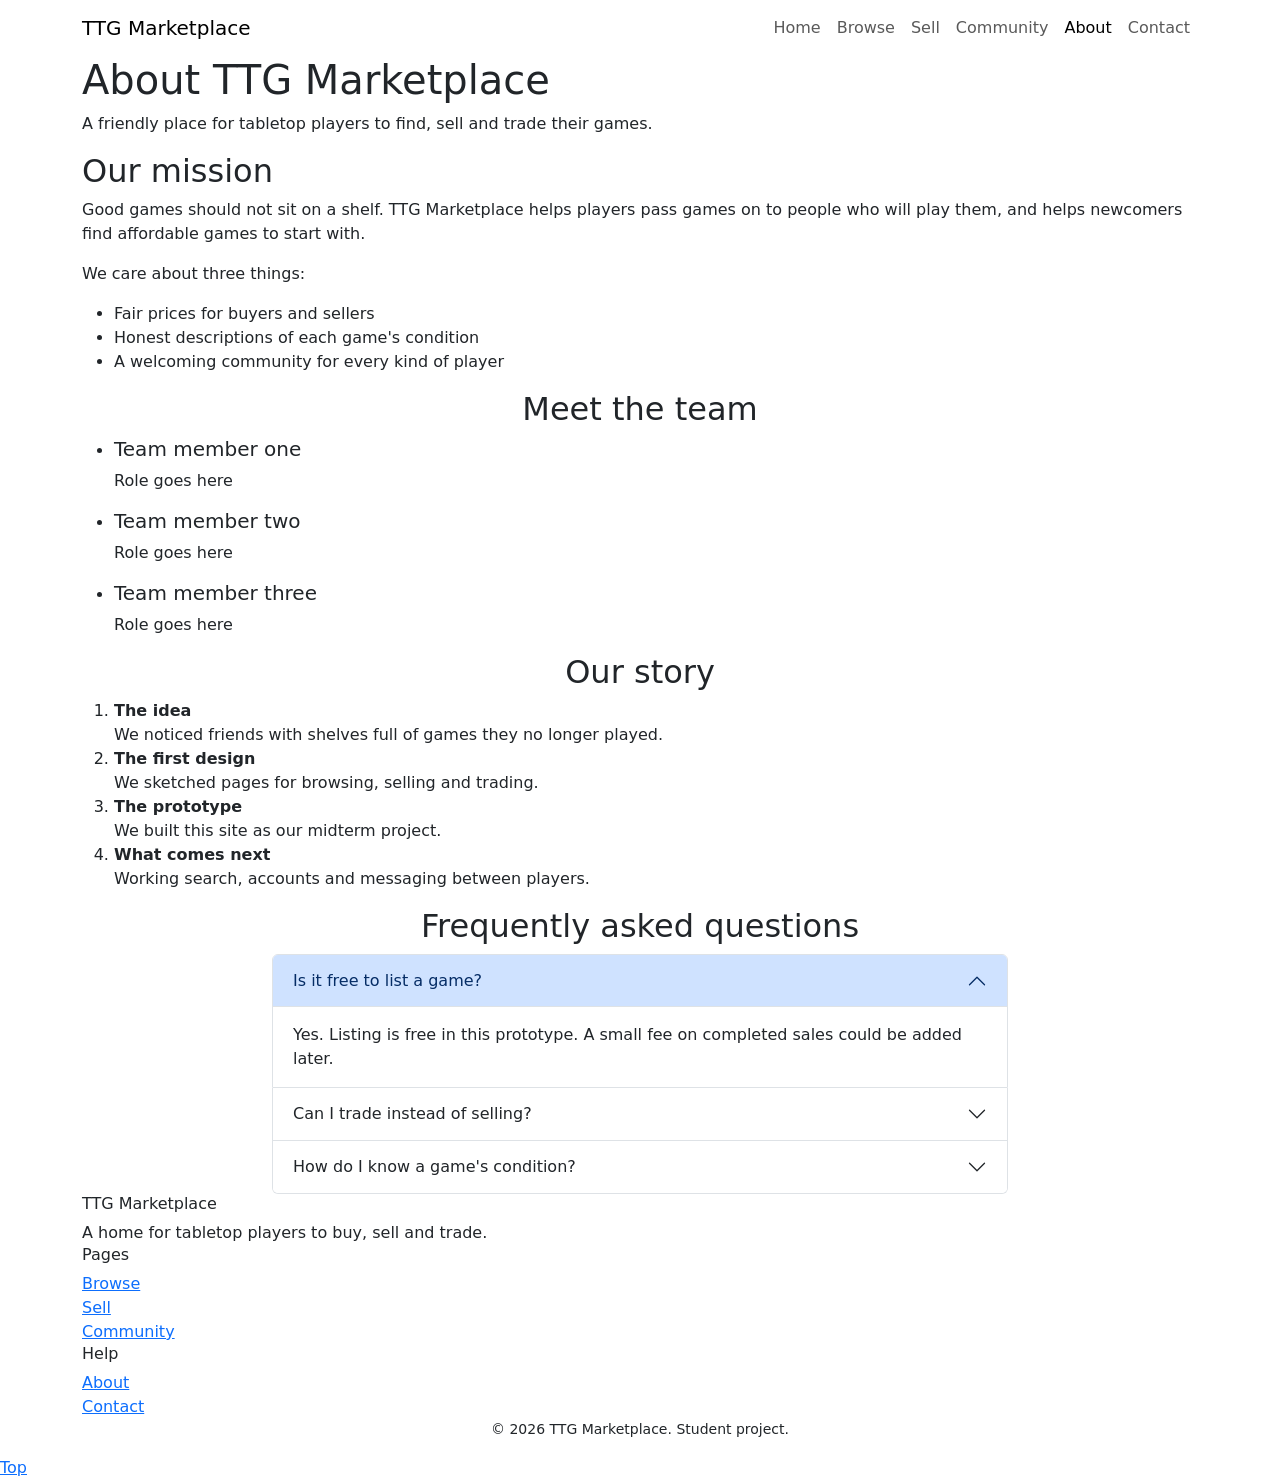
==== About.html @ c9677930 "Add files via upload" ====
<!DOCTYPE html>
<html lang="en">
<head>
  <meta charset="UTF-8">
  <meta name="viewport" content="width=device-width, initial-scale=1">
  <title>About | TTG Marketplace</title>

  <!-- Bootstrap CSS -->
  <link href="https://cdn.jsdelivr.net/npm/bootstrap@5.3.3/dist/css/bootstrap.min.css" rel="stylesheet">
  <!-- Fonts -->
  <link rel="preconnect" href="https://fonts.googleapis.com">
  <link rel="preconnect" href="https://fonts.gstatic.com" crossorigin>
  <link href="https://fonts.googleapis.com/css2?family=Alegreya:wght@500;700&family=Nunito+Sans:wght@400;600&display=swap" rel="stylesheet">
  <!-- Our CSS: style.css first, responsive.css last -->
  <link rel="stylesheet" href="css/style.css">
  <link rel="stylesheet" href="css/responsive.css">
</head>
<body>

  <!-- ===== HEADER / NAVBAR (same on every page) ===== -->
  <header class="site-header">
    <nav class="navbar navbar-expand-lg">
      <div class="container">
        <a class="navbar-brand" href="index.html">TTG Marketplace</a>
        <button class="navbar-toggler" type="button" data-bs-toggle="collapse"
                data-bs-target="#mainNav" aria-controls="mainNav"
                aria-expanded="false" aria-label="Toggle navigation">
          <span class="navbar-toggler-icon"></span>
        </button>
        <div class="collapse navbar-collapse" id="mainNav">
          <ul class="navbar-nav ms-auto">
            <li class="nav-item"><a class="nav-link" href="index.html">Home</a></li>
            <li class="nav-item"><a class="nav-link" href="browse.html">Browse</a></li>
            <li class="nav-item"><a class="nav-link" href="sell.html">Sell</a></li>
            <li class="nav-item"><a class="nav-link" href="community.html">Community</a></li>
            <li class="nav-item"><a class="nav-link active" href="about.html">About</a></li>
            <li class="nav-item"><a class="nav-link" href="contact.html">Contact</a></li>
          </ul>
        </div>
      </div>
    </nav>
  </header>

  <main>

    <!-- ===== PAGE BANNER ===== -->
    <section id="top" class="page-banner">
      <div class="container">
        <h1>About TTG Marketplace</h1>
        <p>A friendly place for tabletop players to find, sell and trade their games.</p>
      </div>
    </section>

    <!-- ===== MISSION (Flexbox two columns) ===== -->
    <section class="section" id="mission">
      <div class="container about-split">
        <div>
          <h2 class="section-title">Our mission</h2>
          <p>Good games should not sit on a shelf. TTG Marketplace helps players pass games on to people who will play them, and helps newcomers find affordable games to start with.</p>
          <p>We care about three things:</p>
          <ul class="value-list">
            <li>Fair prices for buyers and sellers</li>
            <li>Honest descriptions of each game's condition</li>
            <li>A welcoming community for every kind of player</li>
          </ul>
        </div>
        <div class="about-photo" role="img" aria-label="Placeholder for a photo of a game night"></div>
      </div>
    </section>

    <!-- ===== TEAM ===== -->
    <section class="section section-alt" id="team">
      <div class="container">
        <h2 class="section-title text-center">Meet the team</h2>
        <ul class="team">
          <li class="team-member">
            <div class="avatar"></div>
            <h3 class="h5">Team member one</h3>
            <p class="role">Role goes here</p>
          </li>
          <li class="team-member">
            <div class="avatar"></div>
            <h3 class="h5">Team member two</h3>
            <p class="role">Role goes here</p>
          </li>
          <li class="team-member">
            <div class="avatar"></div>
            <h3 class="h5">Team member three</h3>
            <p class="role">Role goes here</p>
          </li>
        </ul>
      </div>
    </section>

    <!-- ===== TIMELINE (ordered list) ===== -->
    <section class="section" id="timeline">
      <div class="container">
        <h2 class="section-title text-center">Our story</h2>
        <ol class="timeline">
          <li><strong>The idea</strong><br>We noticed friends with shelves full of games they no longer played.</li>
          <li><strong>The first design</strong><br>We sketched pages for browsing, selling and trading.</li>
          <li><strong>The prototype</strong><br>We built this site as our midterm project.</li>
          <li><strong>What comes next</strong><br>Working search, accounts and messaging between players.</li>
        </ol>
      </div>
    </section>

    <!-- ===== FAQ (Bootstrap accordion) ===== -->
    <section class="section section-alt" id="faq">
      <div class="container" style="max-width: 760px;">
        <h2 class="section-title text-center">Frequently asked questions</h2>
        <div class="accordion" id="faqList">

          <div class="accordion-item">
            <h3 class="accordion-header">
              <button class="accordion-button" type="button" data-bs-toggle="collapse" data-bs-target="#faq1" aria-expanded="true" aria-controls="faq1">Is it free to list a game?</button>
            </h3>
            <div id="faq1" class="accordion-collapse collapse show" data-bs-parent="#faqList">
              <div class="accordion-body">Yes. Listing is free in this prototype. A small fee on completed sales could be added later.</div>
            </div>
          </div>

          <div class="accordion-item">
            <h3 class="accordion-header">
              <button class="accordion-button collapsed" type="button" data-bs-toggle="collapse" data-bs-target="#faq2" aria-expanded="false" aria-controls="faq2">Can I trade instead of selling?</button>
            </h3>
            <div id="faq2" class="accordion-collapse collapse" data-bs-parent="#faqList">
              <div class="accordion-body">Yes. When you create a listing you can mark it as open to trades and say which games you want in return.</div>
            </div>
          </div>

          <div class="accordion-item">
            <h3 class="accordion-header">
              <button class="accordion-button collapsed" type="button" data-bs-toggle="collapse" data-bs-target="#faq3" aria-expanded="false" aria-controls="faq3">How do I know a game's condition?</button>
            </h3>
            <div id="faq3" class="accordion-collapse collapse" data-bs-parent="#faqList">
              <div class="accordion-body">Every listing uses the same condition grades (New, Like new, Good, Fair) and includes photos. See the condition guide on the Browse page.</div>
            </div>
          </div>

        </div>
      </div>
    </section>

  </main>

  <!-- ===== FOOTER (same on every page) ===== -->
  <footer class="site-footer">
    <div class="container footer-inner">
      <div>
        <h3 class="h6">TTG Marketplace</h3>
        <p class="mb-0">A home for tabletop players to buy, sell and trade.</p>
      </div>
      <div>
        <h3 class="h6">Pages</h3>
        <ul class="list-unstyled mb-0">
          <li><a href="browse.html">Browse</a></li>
          <li><a href="sell.html">Sell</a></li>
          <li><a href="community.html">Community</a></li>
        </ul>
      </div>
      <div>
        <h3 class="h6">Help</h3>
        <ul class="list-unstyled mb-0">
          <li><a href="about.html">About</a></li>
          <li><a href="contact.html">Contact</a></li>
        </ul>
      </div>
    </div>
    <p class="text-center small mb-0 pb-3">&copy; 2026 TTG Marketplace. Student project.</p>
  </footer>

  <!-- Fixed back-to-top button (fixed positioning) -->
  <a href="#top" class="back-to-top" aria-label="Back to top">Top</a>

  <!-- Bootstrap JS (needed for the mobile navbar toggle) -->
  <script src="https://cdn.jsdelivr.net/npm/bootstrap@5.3.3/dist/js/bootstrap.bundle.min.js"></script>
</body>
</html>
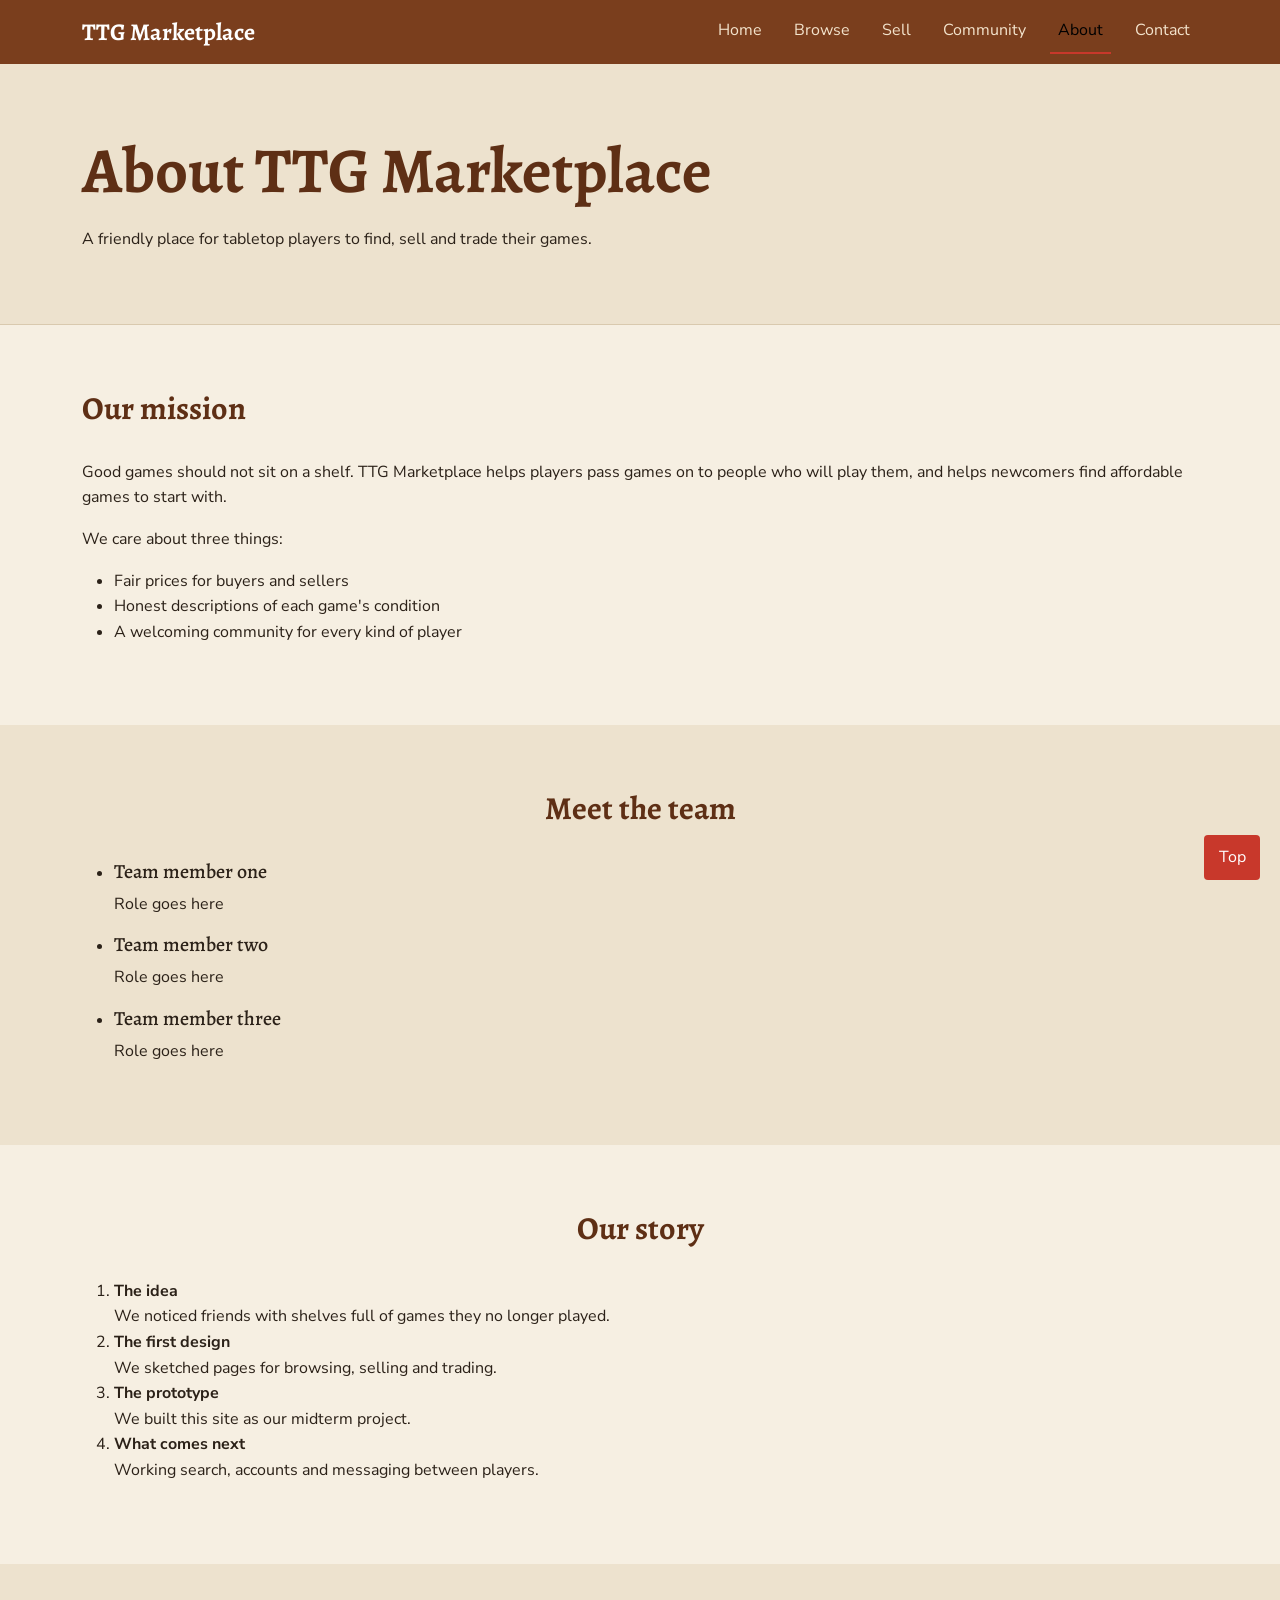
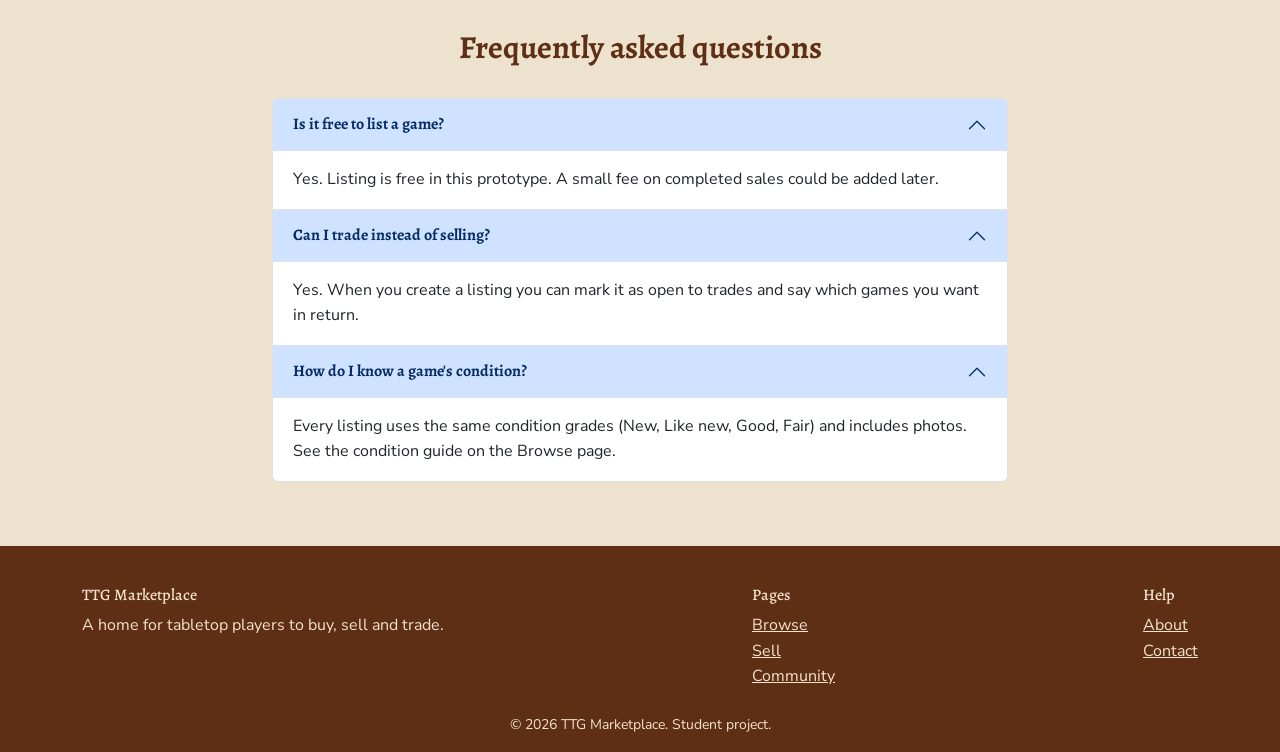
==== commit 53e4933c: "feat: add browse and community and pages.css" ====
--- a/About.html
+++ b/About.html
@@ -1,150 +1,146 @@
-<!DOCTYPE html>
-<html lang="en">
-<head>
-  <meta charset="UTF-8">
-  <meta name="viewport" content="width=device-width, initial-scale=1">
-  <title>About | TTG Marketplace</title>
-
-  <!-- Bootstrap CSS -->
-  <link href="https://cdn.jsdelivr.net/npm/bootstrap@5.3.3/dist/css/bootstrap.min.css" rel="stylesheet">
-  <!-- Fonts -->
-  <link rel="preconnect" href="https://fonts.googleapis.com">
-  <link rel="preconnect" href="https://fonts.gstatic.com" crossorigin>
-  <link href="https://fonts.googleapis.com/css2?family=Alegreya:wght@500;700&family=Nunito+Sans:wght@400;600&display=swap" rel="stylesheet">
-  <!-- Our CSS: style.css first, responsive.css last -->
-  <link rel="stylesheet" href="css/style.css">
-  <link rel="stylesheet" href="css/responsive.css">
-</head>
-<body>
-
-  <!-- ===== HEADER / NAVBAR (same on every page) ===== -->
+<!DOCTYPE html>
+<html lang="en">
+<head>
+  <meta charset="UTF-8">
+  <meta name="viewport" content="width=device-width, initial-scale=1">
+  <title>About | TTG Marketplace</title>
+
+  <!-- Bootstrap CSS -->
+  <link href="css/bootstrap.min.css" rel="stylesheet">
+  <!-- Fonts -->
+  <link rel="preconnect" href="https://fonts.googleapis.com">
+  <link rel="preconnect" href="https://fonts.gstatic.com" crossorigin>
+  <link href="https://fonts.googleapis.com/css2?family=Alegreya:wght@500;700&family=Nunito+Sans:wght@400;600&display=swap" rel="stylesheet">
+  <!-- Our CSS: style.css first, responsive.css last -->
+  <link rel="stylesheet" href="css/style.css">
+  <link rel="stylesheet" href="css/pages.css">
+  <link rel="stylesheet" href="css/responsive.css">
+</head>
+<body>
+
+  <!-- ===== HEADER / NAVBAR (same on every page) ===== -->
   <header class="site-header">
     <nav class="navbar navbar-expand-lg">
       <div class="container">
         <a class="navbar-brand" href="index.html">TTG Marketplace</a>
-        <button class="navbar-toggler" type="button" data-bs-toggle="collapse"
-                data-bs-target="#mainNav" aria-controls="mainNav"
-                aria-expanded="false" aria-label="Toggle navigation">
-          <span class="navbar-toggler-icon"></span>
-        </button>
-        <div class="collapse navbar-collapse" id="mainNav">
+        <div class="navbar-collapse" id="mainNav">
           <ul class="navbar-nav ms-auto">
             <li class="nav-item"><a class="nav-link" href="index.html">Home</a></li>
             <li class="nav-item"><a class="nav-link" href="browse.html">Browse</a></li>
             <li class="nav-item"><a class="nav-link" href="sell.html">Sell</a></li>
             <li class="nav-item"><a class="nav-link" href="community.html">Community</a></li>
-            <li class="nav-item"><a class="nav-link active" href="about.html">About</a></li>
+            <li class="nav-item"><a class="nav-link active" aria-current="page" href="about.html">About</a></li>
             <li class="nav-item"><a class="nav-link" href="contact.html">Contact</a></li>
           </ul>
         </div>
       </div>
     </nav>
-  </header>
-
-  <main>
-
-    <!-- ===== PAGE BANNER ===== -->
-    <section id="top" class="page-banner">
-      <div class="container">
-        <h1>About TTG Marketplace</h1>
-        <p>A friendly place for tabletop players to find, sell and trade their games.</p>
-      </div>
-    </section>
-
-    <!-- ===== MISSION (Flexbox two columns) ===== -->
-    <section class="section" id="mission">
-      <div class="container about-split">
-        <div>
-          <h2 class="section-title">Our mission</h2>
-          <p>Good games should not sit on a shelf. TTG Marketplace helps players pass games on to people who will play them, and helps newcomers find affordable games to start with.</p>
-          <p>We care about three things:</p>
-          <ul class="value-list">
-            <li>Fair prices for buyers and sellers</li>
-            <li>Honest descriptions of each game's condition</li>
-            <li>A welcoming community for every kind of player</li>
-          </ul>
-        </div>
-        <div class="about-photo" role="img" aria-label="Placeholder for a photo of a game night"></div>
-      </div>
-    </section>
-
-    <!-- ===== TEAM ===== -->
-    <section class="section section-alt" id="team">
-      <div class="container">
-        <h2 class="section-title text-center">Meet the team</h2>
-        <ul class="team">
-          <li class="team-member">
-            <div class="avatar"></div>
-            <h3 class="h5">Team member one</h3>
-            <p class="role">Role goes here</p>
-          </li>
-          <li class="team-member">
-            <div class="avatar"></div>
-            <h3 class="h5">Team member two</h3>
-            <p class="role">Role goes here</p>
-          </li>
-          <li class="team-member">
-            <div class="avatar"></div>
-            <h3 class="h5">Team member three</h3>
-            <p class="role">Role goes here</p>
-          </li>
-        </ul>
-      </div>
-    </section>
-
-    <!-- ===== TIMELINE (ordered list) ===== -->
-    <section class="section" id="timeline">
-      <div class="container">
-        <h2 class="section-title text-center">Our story</h2>
-        <ol class="timeline">
-          <li><strong>The idea</strong><br>We noticed friends with shelves full of games they no longer played.</li>
-          <li><strong>The first design</strong><br>We sketched pages for browsing, selling and trading.</li>
-          <li><strong>The prototype</strong><br>We built this site as our midterm project.</li>
-          <li><strong>What comes next</strong><br>Working search, accounts and messaging between players.</li>
-        </ol>
-      </div>
-    </section>
-
-    <!-- ===== FAQ (Bootstrap accordion) ===== -->
-    <section class="section section-alt" id="faq">
-      <div class="container" style="max-width: 760px;">
-        <h2 class="section-title text-center">Frequently asked questions</h2>
-        <div class="accordion" id="faqList">
-
-          <div class="accordion-item">
-            <h3 class="accordion-header">
-              <button class="accordion-button" type="button" data-bs-toggle="collapse" data-bs-target="#faq1" aria-expanded="true" aria-controls="faq1">Is it free to list a game?</button>
-            </h3>
-            <div id="faq1" class="accordion-collapse collapse show" data-bs-parent="#faqList">
-              <div class="accordion-body">Yes. Listing is free in this prototype. A small fee on completed sales could be added later.</div>
-            </div>
-          </div>
-
-          <div class="accordion-item">
-            <h3 class="accordion-header">
-              <button class="accordion-button collapsed" type="button" data-bs-toggle="collapse" data-bs-target="#faq2" aria-expanded="false" aria-controls="faq2">Can I trade instead of selling?</button>
-            </h3>
-            <div id="faq2" class="accordion-collapse collapse" data-bs-parent="#faqList">
-              <div class="accordion-body">Yes. When you create a listing you can mark it as open to trades and say which games you want in return.</div>
-            </div>
-          </div>
-
-          <div class="accordion-item">
-            <h3 class="accordion-header">
-              <button class="accordion-button collapsed" type="button" data-bs-toggle="collapse" data-bs-target="#faq3" aria-expanded="false" aria-controls="faq3">How do I know a game's condition?</button>
-            </h3>
-            <div id="faq3" class="accordion-collapse collapse" data-bs-parent="#faqList">
-              <div class="accordion-body">Every listing uses the same condition grades (New, Like new, Good, Fair) and includes photos. See the condition guide on the Browse page.</div>
-            </div>
-          </div>
-
-        </div>
-      </div>
-    </section>
-
-  </main>
-
-  <!-- ===== FOOTER (same on every page) ===== -->
+  </header>
+
+  <main>
+
+    <!-- ===== PAGE BANNER ===== -->
+    <section id="top" class="page-banner">
+      <div class="container">
+        <h1>About TTG Marketplace</h1>
+        <p>A friendly place for tabletop players to find, sell and trade their games.</p>
+      </div>
+    </section>
+
+    <!-- ===== MISSION (Flexbox two columns) ===== -->
+    <section class="section" id="mission">
+      <div class="container about-split">
+        <div>
+          <h2 class="section-title">Our mission</h2>
+          <p>Good games should not sit on a shelf. TTG Marketplace helps players pass games on to people who will play them, and helps newcomers find affordable games to start with.</p>
+          <p>We care about three things:</p>
+          <ul class="value-list">
+            <li>Fair prices for buyers and sellers</li>
+            <li>Honest descriptions of each game's condition</li>
+            <li>A welcoming community for every kind of player</li>
+          </ul>
+        </div>
+        <div class="about-photo" role="img" aria-label="Placeholder for a photo of a game night"></div>
+      </div>
+    </section>
+
+    <!-- ===== TEAM ===== -->
+    <section class="section section-alt" id="team">
+      <div class="container">
+        <h2 class="section-title text-center">Meet the team</h2>
+        <ul class="team">
+          <li class="team-member">
+            <div class="avatar"></div>
+            <h3 class="h5">Team member one</h3>
+            <p class="role">Role goes here</p>
+          </li>
+          <li class="team-member">
+            <div class="avatar"></div>
+            <h3 class="h5">Team member two</h3>
+            <p class="role">Role goes here</p>
+          </li>
+          <li class="team-member">
+            <div class="avatar"></div>
+            <h3 class="h5">Team member three</h3>
+            <p class="role">Role goes here</p>
+          </li>
+        </ul>
+      </div>
+    </section>
+
+    <!-- ===== TIMELINE (ordered list) ===== -->
+    <section class="section" id="timeline">
+      <div class="container">
+        <h2 class="section-title text-center">Our story</h2>
+        <ol class="timeline">
+          <li><strong>The idea</strong><br>We noticed friends with shelves full of games they no longer played.</li>
+          <li><strong>The first design</strong><br>We sketched pages for browsing, selling and trading.</li>
+          <li><strong>The prototype</strong><br>We built this site as our midterm project.</li>
+          <li><strong>What comes next</strong><br>Working search, accounts and messaging between players.</li>
+        </ol>
+      </div>
+    </section>
+
+    <!-- ===== FAQ (Bootstrap accordion) ===== -->
+    <section class="section section-alt" id="faq">
+      <div class="container" style="max-width: 760px;">
+        <h2 class="section-title text-center">Frequently asked questions</h2>
+        <div class="accordion" id="faqList">
+
+          <div class="accordion-item">
+            <h3 class="accordion-header">
+              <span class="accordion-button">Is it free to list a game?</span>
+            </h3>
+            <div id="faq1" class="accordion-collapse show">
+              <div class="accordion-body">Yes. Listing is free in this prototype. A small fee on completed sales could be added later.</div>
+            </div>
+          </div>
+
+          <div class="accordion-item">
+            <h3 class="accordion-header">
+              <span class="accordion-button">Can I trade instead of selling?</span>
+            </h3>
+            <div id="faq2" class="accordion-collapse">
+              <div class="accordion-body">Yes. When you create a listing you can mark it as open to trades and say which games you want in return.</div>
+            </div>
+          </div>
+
+          <div class="accordion-item">
+            <h3 class="accordion-header">
+              <span class="accordion-button">How do I know a game's condition?</span>
+            </h3>
+            <div id="faq3" class="accordion-collapse">
+              <div class="accordion-body">Every listing uses the same condition grades (New, Like new, Good, Fair) and includes photos. See the condition guide on the Browse page.</div>
+            </div>
+          </div>
+
+        </div>
+      </div>
+    </section>
+
+  </main>
+
+  <!-- ===== FOOTER (same on every page) ===== -->
   <footer class="site-footer">
     <div class="container footer-inner">
       <div>
@@ -168,12 +164,9 @@
       </div>
     </div>
     <p class="text-center small mb-0 pb-3">&copy; 2026 TTG Marketplace. Student project.</p>
-  </footer>
-
-  <!-- Fixed back-to-top button (fixed positioning) -->
-  <a href="#top" class="back-to-top" aria-label="Back to top">Top</a>
-
-  <!-- Bootstrap JS (needed for the mobile navbar toggle) -->
-  <script src="https://cdn.jsdelivr.net/npm/bootstrap@5.3.3/dist/js/bootstrap.bundle.min.js"></script>
-</body>
+  </footer>
+
+  <!-- Fixed back-to-top button (fixed positioning) -->
+  <a href="#top" class="back-to-top" aria-label="Back to top">Top</a>
+</body>
 </html>
--- a/css/style.css
+++ b/css/style.css
@@ -0,0 +1,170 @@
+/* ===== TAVERN THEME: global styles (shared by all pages) ===== */
+
+:root {
+  --bg: #F6EFE2;        /* parchment */
+  --bg-alt: #EDE2CE;    /* darker parchment */
+  --surface: #FFFFFF;
+  --primary: #7A3E1D;   /* wood brown */
+  --primary-dark: #5E2F15;
+  --accent: #C8382B;    /* tavern red */
+  --text: #2B2118;
+  --muted: #6B5A4A;
+  --font-heading: 'Alegreya', Georgia, serif;
+  --font-body: 'Nunito Sans', Arial, sans-serif;
+}
+
+body {
+  background: var(--bg);
+  color: var(--text);
+  font-family: var(--font-body);
+  line-height: 1.6;
+}
+
+h1, h2, h3, h4, h5, h6, .navbar-brand {
+  font-family: var(--font-heading);
+  font-weight: 700;
+}
+
+a { color: var(--primary); }
+a:hover { color: var(--accent); }
+
+/* ----- Buttons (override Bootstrap blue) ----- */
+.btn-tavern {
+  background: var(--accent);
+  border-color: var(--accent);
+  color: #fff;
+}
+.btn-tavern:hover {
+  background: #A82C21;
+  border-color: #A82C21;
+  color: #fff;
+}
+.btn-outline-tavern {
+  background: transparent;
+  border: 2px solid #fff;
+  color: #fff;
+}
+.btn-outline-tavern:hover {
+  background: #fff;
+  color: var(--primary);
+}
+
+/* ----- Header and navbar ----- */
+.site-header {
+  background: var(--primary);
+  position: sticky;              /* positioning: sticky */
+  top: 0;
+  z-index: 1000;
+}
+.navbar-brand { color: #fff; font-size: 1.5rem; }
+.navbar-brand:hover { color: var(--bg); }
+.nav-link { color: #F3E3CC; }
+.nav-link:hover, .nav-link.active { color: #fff; }
+.nav-link.active { border-bottom: 2px solid var(--accent); }
+.navbar-toggler { border-color: #F3E3CC; }
+.navbar-toggler-icon { filter: invert(1); }
+
+/* ----- Sections ----- */
+.section { padding: 4rem 0; }
+.section-alt { background: var(--bg-alt); }
+.section-title { margin-bottom: 2rem; color: var(--primary-dark); }
+
+/* ----- Hero (relative parent + absolute overlay) ----- */
+.hero {
+  position: relative;            /* positioning: relative */
+  min-height: 70vh;
+  display: flex;
+  align-items: center;
+  background: var(--primary-dark);
+  color: #fff;
+}
+.hero-overlay {
+  position: absolute;            /* positioning: absolute */
+  inset: 0;
+  background: linear-gradient(90deg, rgba(94,47,21,0.95), rgba(94,47,21,0.55));
+}
+.hero-content { position: relative; max-width: 720px; margin-left: 0; }
+.hero h1 { font-size: 3rem; margin-bottom: 1rem; }
+
+/* ----- Categories (CSS Grid) ----- */
+.category-grid {
+  display: grid;
+  grid-template-columns: repeat(5, 1fr);
+  gap: 1rem;
+}
+.category-tile {
+  background: var(--surface);
+  border: 2px solid var(--primary);
+  border-radius: 6px;
+  padding: 1.75rem 1rem;
+  text-align: center;
+  font-family: var(--font-heading);
+  font-size: 1.15rem;
+  font-weight: 700;
+  text-decoration: none;
+  color: var(--primary);
+}
+.category-tile:hover { background: var(--primary); color: #fff; }
+
+/* ----- Listing cards ----- */
+.listing-card { border: 1px solid #D9C9AE; border-radius: 6px; overflow: hidden; }
+.listing-img {
+  position: relative;
+  height: 160px;
+  background: #D9C9AE;           /* placeholder until real images are added */
+}
+.badge-tag {
+  position: absolute;            /* positioning: absolute badge */
+  top: 10px;
+  left: 10px;
+  background: var(--accent);
+  color: #fff;
+  padding: 0.15rem 0.6rem;
+  border-radius: 4px;
+  font-size: 0.8rem;
+}
+.condition { font-weight: 600; }
+.price { font-family: var(--font-heading); font-size: 1.5rem; color: var(--primary); margin-bottom: 0.5rem; }
+
+/* ----- How it works (Flexbox) ----- */
+.steps {
+  display: flex;
+  gap: 1.5rem;
+  list-style: decimal inside;
+  padding: 0;
+  margin: 0;
+}
+.step {
+  flex: 1;
+  background: var(--surface);
+  border-left: 4px solid var(--accent);
+  padding: 1.25rem;
+  border-radius: 4px;
+}
+
+/* ----- Footer (Flexbox) ----- */
+.site-footer { background: var(--primary-dark); color: #F3E3CC; padding-top: 2.5rem; }
+.site-footer a { color: #F3E3CC; }
+.site-footer a:hover { color: #fff; }
+.footer-inner {
+  display: flex;
+  justify-content: space-between;
+  gap: 2rem;
+  padding-bottom: 1.5rem;
+}
+
+/* ----- Fixed back-to-top button (positioning: fixed) ----- */
+.back-to-top {
+  position: fixed;
+  right: 1.25rem;
+  bottom: 1.25rem;
+  background: var(--accent);
+  color: #fff;
+  padding: 0.6rem 0.9rem;
+  border-radius: 4px;
+  text-decoration: none;
+}
+.back-to-top:hover { background: #A82C21; color: #fff; }
+
+/* Keyboard focus */
+a:focus-visible, button:focus-visible { outline: 3px solid var(--accent); outline-offset: 2px; }
--- a/css/pages.css
+++ b/css/pages.css
@@ -0,0 +1,345 @@
+/* Shared styles for Browse and Community. */
+html {
+    scroll-behavior: smooth;
+    scroll-padding-top: 95px;
+}
+
+.page-banner {
+    padding: 4.5rem 0 3.5rem;
+    background: var(--bg-alt);
+    border-bottom: 1px solid #d9c9ae;
+}
+
+.page-banner h1 {
+    max-width: 850px;
+    font-size: clamp(2.5rem, 5vw, 4.4rem);
+    line-height: 1.1;
+    color: var(--primary-dark);
+    margin-bottom: 1.25rem;
+}
+
+.page-banner .lead {
+    max-width: 650px;
+    color: var(--muted);
+    margin: 0;
+}
+
+.eyebrow {
+    font-family: var(--font-body);
+    font-size: 0.72rem;
+    font-weight: 700;
+    letter-spacing: 0.13em;
+    text-transform: uppercase;
+    color: var(--primary);
+    margin-bottom: 0.65rem;
+}
+
+.section-heading {
+    display: flex;
+    align-items: center;
+    justify-content: space-between;
+    flex-wrap: wrap;
+    gap: 1rem;
+    margin-bottom: 1.75rem;
+}
+
+.section-heading h2,
+.community-intro h2,
+#rules-title {
+    font-size: 2.3rem;
+    color: var(--primary-dark);
+    margin-bottom: 0.5rem;
+}
+
+.text-link {
+    font-weight: 700;
+    text-underline-offset: 5px;
+}
+
+/* Three columns on desktop, two on tablet, one on mobile. */
+.product-grid,
+.community-grid {
+    display: grid;
+    grid-template-columns: repeat(3, minmax(0, 1fr));
+    gap: 1.5rem;
+}
+
+.product-card {
+    background: #fffdf8;
+    border: 1px solid #d9c9ae;
+    border-radius: 10px;
+    overflow: hidden;
+    transition: box-shadow 0.2s;
+}
+
+.product-card:hover {
+    box-shadow: 0 8px 24px rgb(94 47 21 / 12%);
+}
+
+
+.product-image {
+    position: relative;
+    aspect-ratio: 3 / 2;
+    background: var(--bg-alt);
+    overflow: hidden;
+}
+
+.product-image img {
+    width: 100%;
+    height: 100%;
+    object-fit: cover;
+}
+
+.product-badge {
+    position: absolute;
+    top: 1rem;
+    left: 1rem;
+    padding: 0.25rem 0.7rem;
+    border-radius: 4px;
+    background: #fffdf8;
+    color: var(--primary-dark);
+    font-size: 0.75rem;
+    font-weight: 700;
+}
+
+.product-body {
+    padding: 1.4rem;
+}
+
+.product-body h3 {
+    font-size: 1.55rem;
+    margin-bottom: 0.6rem;
+}
+
+.product-meta,
+.location {
+    font-size: 0.875rem;
+    color: var(--muted);
+}
+
+.product-bottom {
+    display: flex;
+    align-items: center;
+    justify-content: space-between;
+    margin: 1rem 0;
+}
+
+.product-bottom .price {
+    font-size: 1.9rem;
+    margin: 0;
+}
+
+.product-card details {
+    border-top: 1px solid #e6dac7;
+    padding-top: 0.9rem;
+}
+
+.product-card summary {
+    color: var(--primary);
+    font-weight: 700;
+    cursor: pointer;
+}
+
+.product-card details p {
+    margin: 0.75rem 0 0;
+}
+
+.table-wrap {
+    overflow-x: auto;
+    border: 1px solid #d9c9ae;
+    border-radius: 8px;
+    background: #fffdf8;
+}
+
+.info-table {
+    width: 100%;
+    min-width: 620px;
+    border-collapse: collapse;
+}
+
+.info-table caption {
+    padding: 1rem 1.4rem;
+    color: var(--muted);
+    font-size: 0.85rem;
+}
+
+.info-table th,
+.info-table td {
+    padding: 1.15rem 1.4rem;
+    text-align: left;
+    border-bottom: 1px solid #e6dac7;
+    vertical-align: middle;
+}
+
+.info-table thead {
+    background: var(--primary-dark);
+    color: white;
+}
+
+.info-table tbody tr:nth-child(even) {
+    background: #f7f1e7;
+}
+
+.info-table tbody tr:target {
+    background: #f5dfb8;
+}
+
+.community-photo {
+    width: 100%;
+    height: 350px;
+    object-fit: cover;
+    border-radius: 10px;
+}
+
+.community-intro {
+    padding-left: 2.5rem;
+}
+
+.group-card {
+    padding: 2rem;
+    border-top: 3px solid var(--primary);
+    background: #fffdf8;
+    border-radius: 0 0 8px 8px;
+}
+
+.group-number {
+    font-size: 0.72rem;
+    letter-spacing: 0.12em;
+    color: var(--muted);
+}
+
+.group-card h3 {
+    font-size: 1.6rem;
+    margin: 1.1rem 0 0.8rem;
+}
+
+.group-card a {
+    font-weight: 700;
+    text-underline-offset: 4px;
+}
+
+.schedule-label,
+.level-tag {
+    background: #e6ebdd;
+    color: #35482a;
+    padding: 0.3rem 0.65rem;
+    border-radius: 4px;
+    font-size: 0.8rem;
+    display: inline-block;
+}
+
+.event-table td > span:not(.level-tag) {
+    display: block;
+    color: var(--muted);
+    font-size: 0.85rem;
+}
+
+.rules-list {
+    padding-left: 1.5rem;
+    margin: 0;
+}
+
+.rules-list li {
+    padding: 0 0 1rem 0.5rem;
+}
+
+summary:focus-visible,
+.table-wrap:focus-visible {
+    outline: 3px solid var(--accent);
+    outline-offset: 4px;
+}
+
+/* Tablet breakpoint. */
+@media (max-width: 992px) {
+    .product-grid,
+    .community-grid {
+        grid-template-columns: repeat(2, minmax(0, 1fr));
+    }
+
+    .community-intro {
+        padding-left: 0.75rem;
+    }
+
+    .page-banner {
+        padding: 3rem 0;
+    }
+}
+
+/* Mobile breakpoint. */
+@media (max-width: 576px) {
+    .product-grid,
+    .community-grid {
+        grid-template-columns: 1fr;
+    }
+
+    .section-heading h2,
+    .community-intro h2,
+    #rules-title {
+        font-size: 1.9rem;
+    }
+
+
+    .community-photo {
+        height: 260px;
+    }
+
+    .community-intro .text-link {
+        display: block;
+        margin: 1rem 0 0 !important;
+    }
+
+    .info-table th,
+    .info-table td {
+        padding: 1rem;
+    }
+}
+
+@media (prefers-reduced-motion: reduce) {
+    html {
+        scroll-behavior: auto;
+    }
+
+    .product-card {
+        transition: none;
+    }
+}
+
+/* The navigation stays visible and wraps on small screens; no JS needed. */
+.navbar > .container {
+    flex-wrap: wrap;
+    gap: 0.75rem;
+}
+
+.navbar-collapse {
+    display: flex;
+    flex-basis: auto;
+}
+
+.navbar-nav {
+    flex-direction: row;
+    flex-wrap: wrap;
+    gap: 0.25rem 1rem;
+}
+
+.catalog-note {
+    color: var(--muted);
+    margin-bottom: 1rem;
+}
+
+/* Real photos in the Home page's existing featured cards. */
+.listing-img img {
+    width: 100%;
+    height: 100%;
+    object-fit: cover;
+}
+
+@media (max-width: 576px) {
+    .navbar-collapse {
+        width: 100%;
+    }
+
+    .navbar-nav {
+        margin-left: 0 !important;
+        gap: 0.1rem 1rem;
+    }
+}
--- a/css/responsive.css
+++ b/css/responsive.css
@@ -0,0 +1,19 @@
+/* ===== RESPONSIVE: load last so it overrides style.css ===== */
+
+/* Tablet: 992px and below */
+@media (max-width: 992px) {
+  .hero h1 { font-size: 2.4rem; }
+  .category-grid { grid-template-columns: repeat(3, 1fr); }
+  .footer-inner { flex-wrap: wrap; }
+}
+
+/* Mobile: 576px and below */
+@media (max-width: 576px) {
+  .hero { min-height: 60vh; }
+  .hero h1 { font-size: 1.9rem; }
+  .hero .btn { display: block; width: 100%; margin: 0 0 0.75rem 0 !important; }
+  .category-grid { grid-template-columns: repeat(2, 1fr); }
+  .steps { flex-direction: column; }
+  .footer-inner { flex-direction: column; }
+  .section { padding: 2.5rem 0; }
+}
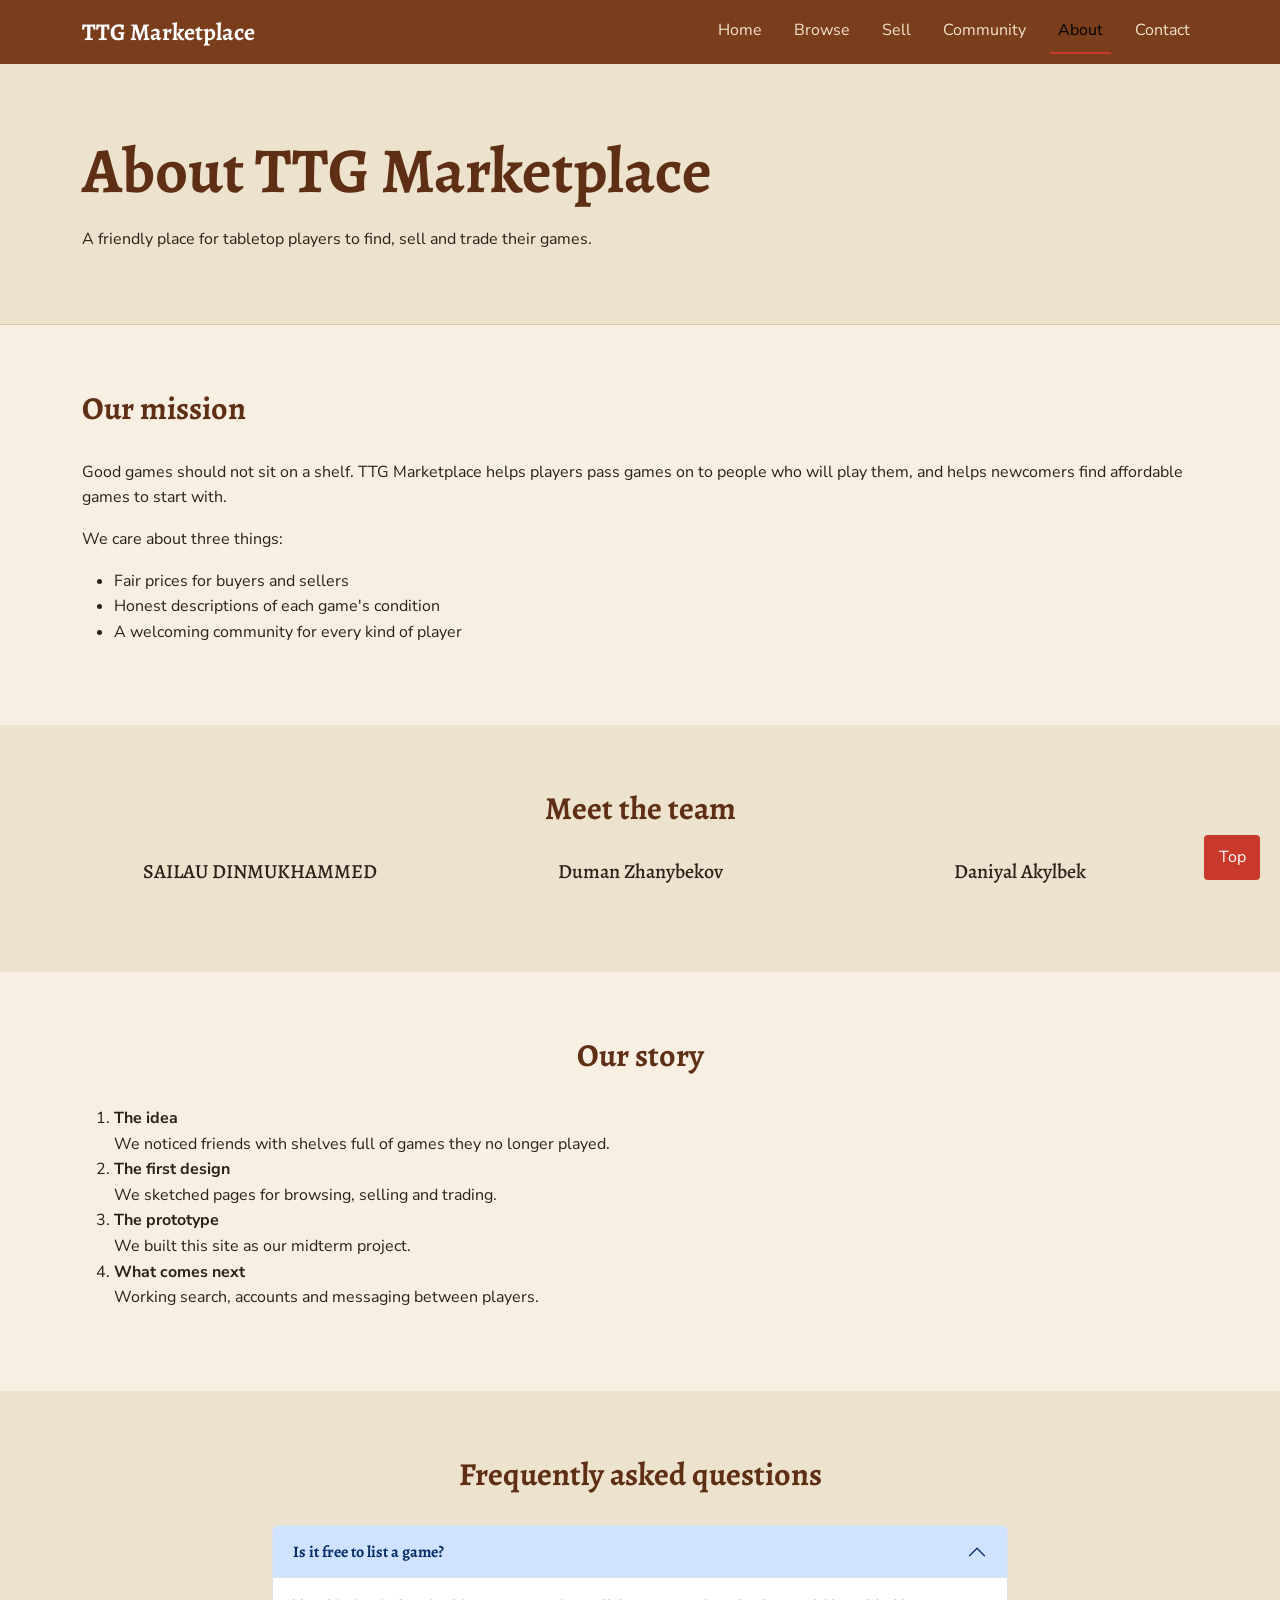
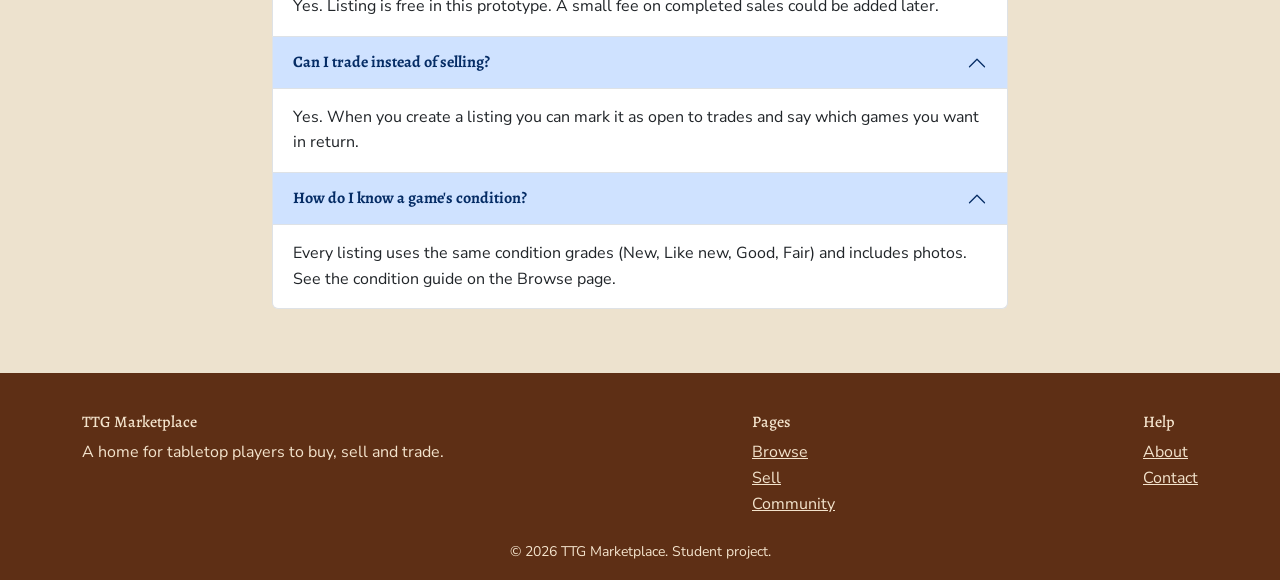
==== commit 594c68fb: "Complete Sell and Contact pages and document team project" ====
--- a/About.html
+++ b/About.html
@@ -19,22 +19,22 @@
 <body>
 
   <!-- ===== HEADER / NAVBAR (same on every page) ===== -->
-  <header class="site-header">
-    <nav class="navbar navbar-expand-lg">
-      <div class="container">
-        <a class="navbar-brand" href="index.html">TTG Marketplace</a>
-        <div class="navbar-collapse" id="mainNav">
-          <ul class="navbar-nav ms-auto">
-            <li class="nav-item"><a class="nav-link" href="index.html">Home</a></li>
-            <li class="nav-item"><a class="nav-link" href="browse.html">Browse</a></li>
-            <li class="nav-item"><a class="nav-link" href="sell.html">Sell</a></li>
-            <li class="nav-item"><a class="nav-link" href="community.html">Community</a></li>
-            <li class="nav-item"><a class="nav-link active" aria-current="page" href="about.html">About</a></li>
-            <li class="nav-item"><a class="nav-link" href="contact.html">Contact</a></li>
-          </ul>
-        </div>
-      </div>
-    </nav>
+  <header class="site-header">
+    <nav class="navbar navbar-expand-lg">
+      <div class="container">
+        <a class="navbar-brand" href="Index.html">TTG Marketplace</a>
+        <div class="navbar-collapse" id="mainNav">
+          <ul class="navbar-nav ms-auto">
+            <li class="nav-item"><a class="nav-link" href="Index.html">Home</a></li>
+            <li class="nav-item"><a class="nav-link" href="browse.html">Browse</a></li>
+            <li class="nav-item"><a class="nav-link" href="sell.html">Sell</a></li>
+            <li class="nav-item"><a class="nav-link" href="community.html">Community</a></li>
+            <li class="nav-item"><a class="nav-link active" aria-current="page" href="About.html">About</a></li>
+            <li class="nav-item"><a class="nav-link" href="contact.html">Contact</a></li>
+          </ul>
+        </div>
+      </div>
+    </nav>
   </header>
 
   <main>
@@ -47,20 +47,19 @@
       </div>
     </section>
 
-    <!-- ===== MISSION (Flexbox two columns) ===== -->
+    <!-- ===== MISSION ===== -->
     <section class="section" id="mission">
-      <div class="container about-split">
+      <div class="container">
         <div>
           <h2 class="section-title">Our mission</h2>
           <p>Good games should not sit on a shelf. TTG Marketplace helps players pass games on to people who will play them, and helps newcomers find affordable games to start with.</p>
           <p>We care about three things:</p>
-          <ul class="value-list">
+          <ul>
             <li>Fair prices for buyers and sellers</li>
             <li>Honest descriptions of each game's condition</li>
             <li>A welcoming community for every kind of player</li>
           </ul>
         </div>
-        <div class="about-photo" role="img" aria-label="Placeholder for a photo of a game night"></div>
       </div>
     </section>
 
@@ -68,21 +67,15 @@
     <section class="section section-alt" id="team">
       <div class="container">
         <h2 class="section-title text-center">Meet the team</h2>
-        <ul class="team">
-          <li class="team-member">
-            <div class="avatar"></div>
-            <h3 class="h5">Team member one</h3>
-            <p class="role">Role goes here</p>
+        <ul class="row g-4 list-unstyled">
+          <li class="col-md-4 text-center">
+            <h3 class="h5">SAILAU DINMUKHAMMED</h3>
           </li>
-          <li class="team-member">
-            <div class="avatar"></div>
-            <h3 class="h5">Team member two</h3>
-            <p class="role">Role goes here</p>
+          <li class="col-md-4 text-center">
+            <h3 class="h5">Duman Zhanybekov</h3>
           </li>
-          <li class="team-member">
-            <div class="avatar"></div>
-            <h3 class="h5">Team member three</h3>
-            <p class="role">Role goes here</p>
+          <li class="col-md-4 text-center">
+            <h3 class="h5">Daniyal Akylbek</h3>
           </li>
         </ul>
       </div>
@@ -92,7 +85,7 @@
     <section class="section" id="timeline">
       <div class="container">
         <h2 class="section-title text-center">Our story</h2>
-        <ol class="timeline">
+        <ol>
           <li><strong>The idea</strong><br>We noticed friends with shelves full of games they no longer played.</li>
           <li><strong>The first design</strong><br>We sketched pages for browsing, selling and trading.</li>
           <li><strong>The prototype</strong><br>We built this site as our midterm project.</li>
@@ -141,29 +134,29 @@
   </main>
 
   <!-- ===== FOOTER (same on every page) ===== -->
-  <footer class="site-footer">
-    <div class="container footer-inner">
-      <div>
-        <h3 class="h6">TTG Marketplace</h3>
-        <p class="mb-0">A home for tabletop players to buy, sell and trade.</p>
-      </div>
-      <div>
-        <h3 class="h6">Pages</h3>
-        <ul class="list-unstyled mb-0">
-          <li><a href="browse.html">Browse</a></li>
-          <li><a href="sell.html">Sell</a></li>
-          <li><a href="community.html">Community</a></li>
-        </ul>
-      </div>
-      <div>
-        <h3 class="h6">Help</h3>
-        <ul class="list-unstyled mb-0">
-          <li><a href="about.html">About</a></li>
-          <li><a href="contact.html">Contact</a></li>
-        </ul>
-      </div>
-    </div>
-    <p class="text-center small mb-0 pb-3">&copy; 2026 TTG Marketplace. Student project.</p>
+  <footer class="site-footer">
+    <div class="container footer-inner">
+      <div>
+        <h3 class="h6">TTG Marketplace</h3>
+        <p class="mb-0">A home for tabletop players to buy, sell and trade.</p>
+      </div>
+      <div>
+        <h3 class="h6">Pages</h3>
+        <ul class="list-unstyled mb-0">
+          <li><a href="browse.html">Browse</a></li>
+          <li><a href="sell.html">Sell</a></li>
+          <li><a href="community.html">Community</a></li>
+        </ul>
+      </div>
+      <div>
+        <h3 class="h6">Help</h3>
+        <ul class="list-unstyled mb-0">
+          <li><a href="About.html">About</a></li>
+          <li><a href="contact.html">Contact</a></li>
+        </ul>
+      </div>
+    </div>
+    <p class="text-center small mb-0 pb-3">&copy; 2026 TTG Marketplace. Student project.</p>
   </footer>
 
   <!-- Fixed back-to-top button (fixed positioning) -->
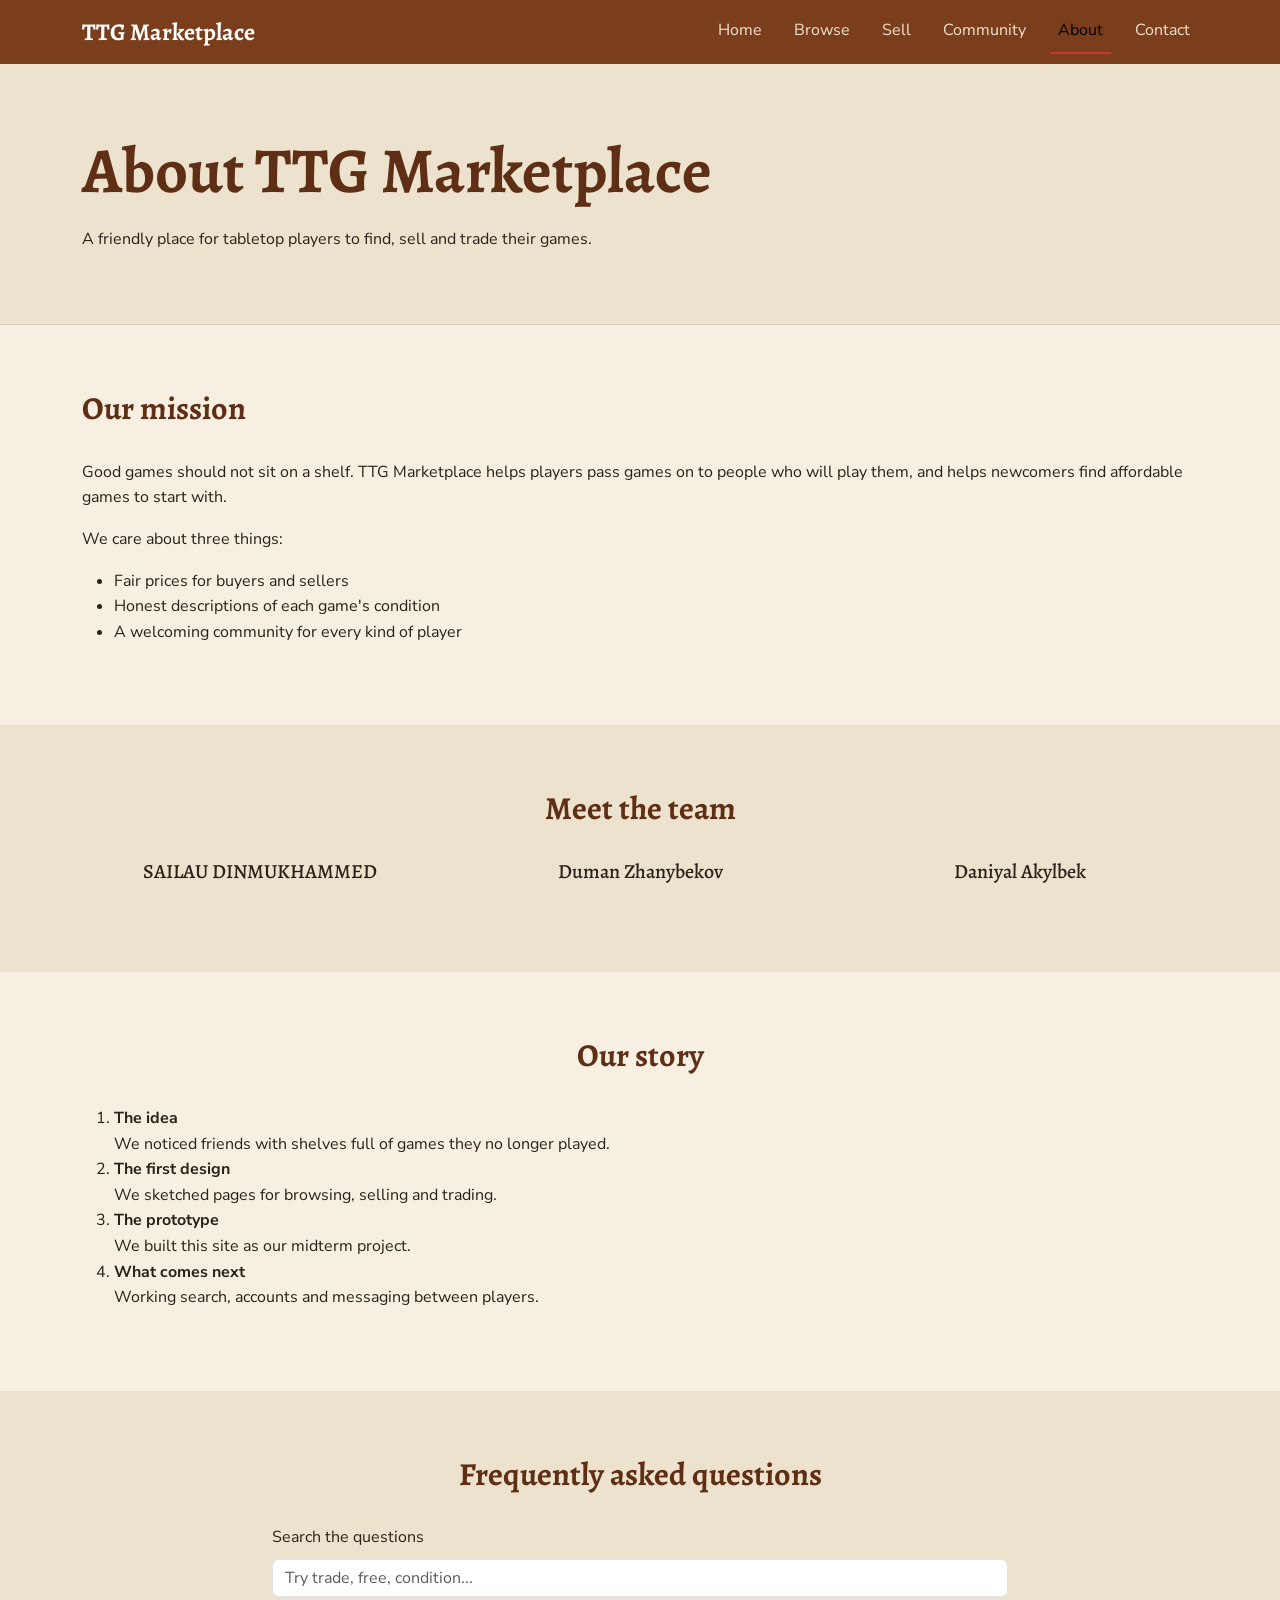
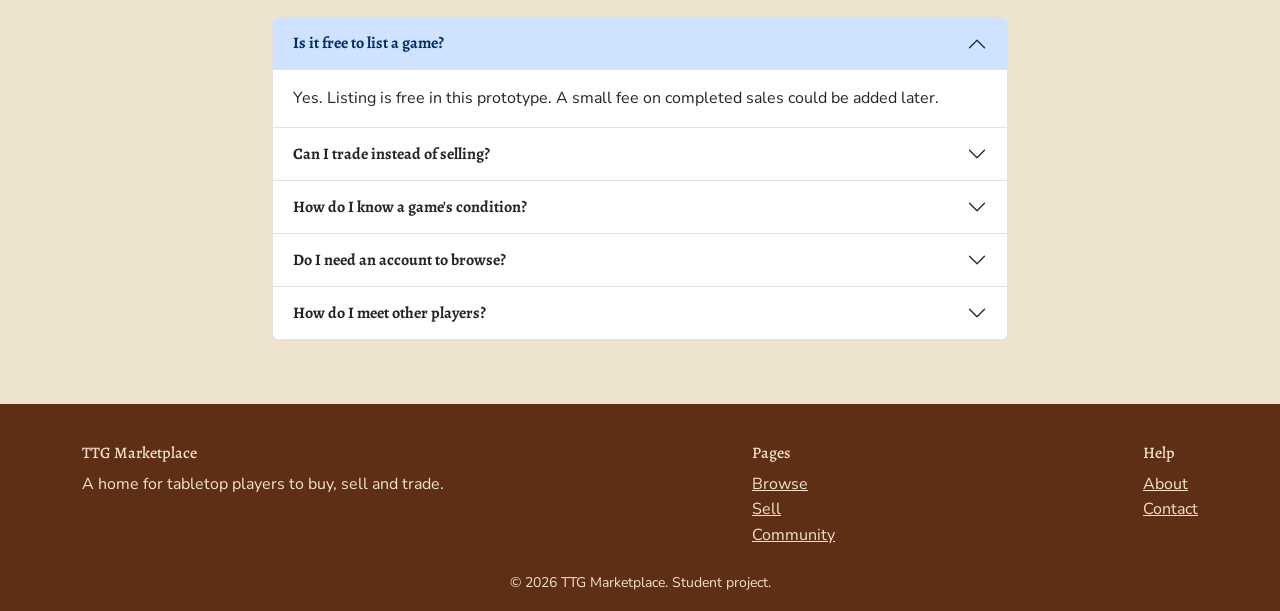
==== commit 4a04dd50: "Add jQuery effects, FAQ, community filter, README" ====
--- a/About.html
+++ b/About.html
@@ -98,6 +98,11 @@
     <section class="section section-alt" id="faq">
       <div class="container" style="max-width: 760px;">
         <h2 class="section-title text-center">Frequently asked questions</h2>
+        <div class="faq-search">
+          <label for="faq-search" class="form-label">Search the questions</label>
+          <input id="faq-search" type="search" class="form-control" placeholder="Try trade, free, condition..." autocomplete="off">
+        </div>
+        <p id="faq-empty" class="no-results" hidden>No question matches your search.</p>
         <div class="accordion" id="faqList">
 
           <div class="accordion-item">
@@ -124,6 +129,24 @@
             </h3>
             <div id="faq3" class="accordion-collapse">
               <div class="accordion-body">Every listing uses the same condition grades (New, Like new, Good, Fair) and includes photos. See the condition guide on the Browse page.</div>
+            </div>
+          </div>
+
+          <div class="accordion-item">
+            <h3 class="accordion-header">
+              <span class="accordion-button">Do I need an account to browse?</span>
+            </h3>
+            <div id="faq4" class="accordion-collapse">
+              <div class="accordion-body">No. Browsing, searching and saving favorites works without an account. Accounts are not part of this prototype.</div>
+            </div>
+          </div>
+
+          <div class="accordion-item">
+            <h3 class="accordion-header">
+              <span class="accordion-button">How do I meet other players?</span>
+            </h3>
+            <div id="faq5" class="accordion-collapse">
+              <div class="accordion-body">Visit the Community page to see example game nights and filter them by experience level.</div>
             </div>
           </div>
 
@@ -161,5 +184,9 @@
 
   <!-- Fixed back-to-top button (fixed positioning) -->
   <a href="#top" class="back-to-top" aria-label="Back to top">Top</a>
+
+  <script src="https://code.jquery.com/jquery-3.7.1.min.js"></script>
+  <script>window.jQuery || document.write('<script src="js/jquery-3.7.1.min.js"><\/script>')</script>
+  <script src="js/jquery-effects.js"></script>
 </body>
 </html>
--- a/css/pages.css
+++ b/css/pages.css
@@ -343,3 +343,45 @@
         gap: 0.1rem 1rem;
     }
 }
+
+/* FAQ accordion */
+.faq-search { margin-bottom: 1.25rem; }
+#faqList .accordion-button { cursor: pointer; user-select: none; }
+#faqList .accordion-button:focus-visible { outline: 3px solid var(--accent); outline-offset: 2px; }
+
+/* Community event filter */
+.filter-bar {
+    display: flex;
+    flex-wrap: wrap;
+    align-items: center;
+    gap: 0.5rem;
+    margin: 0 0 1.25rem;
+}
+.filter-label { font-weight: 700; margin-right: 0.25rem; }
+.filter-count { margin-left: auto; color: var(--muted); font-size: 0.9rem; }
+.filter-btn.active,
+.filter-btn.active:hover {
+    background: var(--primary);
+    border-color: var(--primary);
+    color: #fff;
+}
+.row-highlight > * { background: #fff2c9 !important; transition: background 0.4s; }
+
+/* Group cards hover (mouseenter / mouseleave) */
+.group-card { transition: transform 0.2s, box-shadow 0.2s; }
+.group-card.is-hover {
+    transform: translateY(-4px);
+    box-shadow: 0 8px 20px rgba(43, 33, 24, 0.15);
+}
+
+@media (max-width: 576px) {
+    .filter-count { margin-left: 0; width: 100%; }
+}
+
+/* message shown when a filter or search finds nothing */
+.no-results {
+    padding: 1rem 1.25rem;
+    background: #f5dfb8;
+    border-radius: 8px;
+    color: var(--primary-dark);
+}
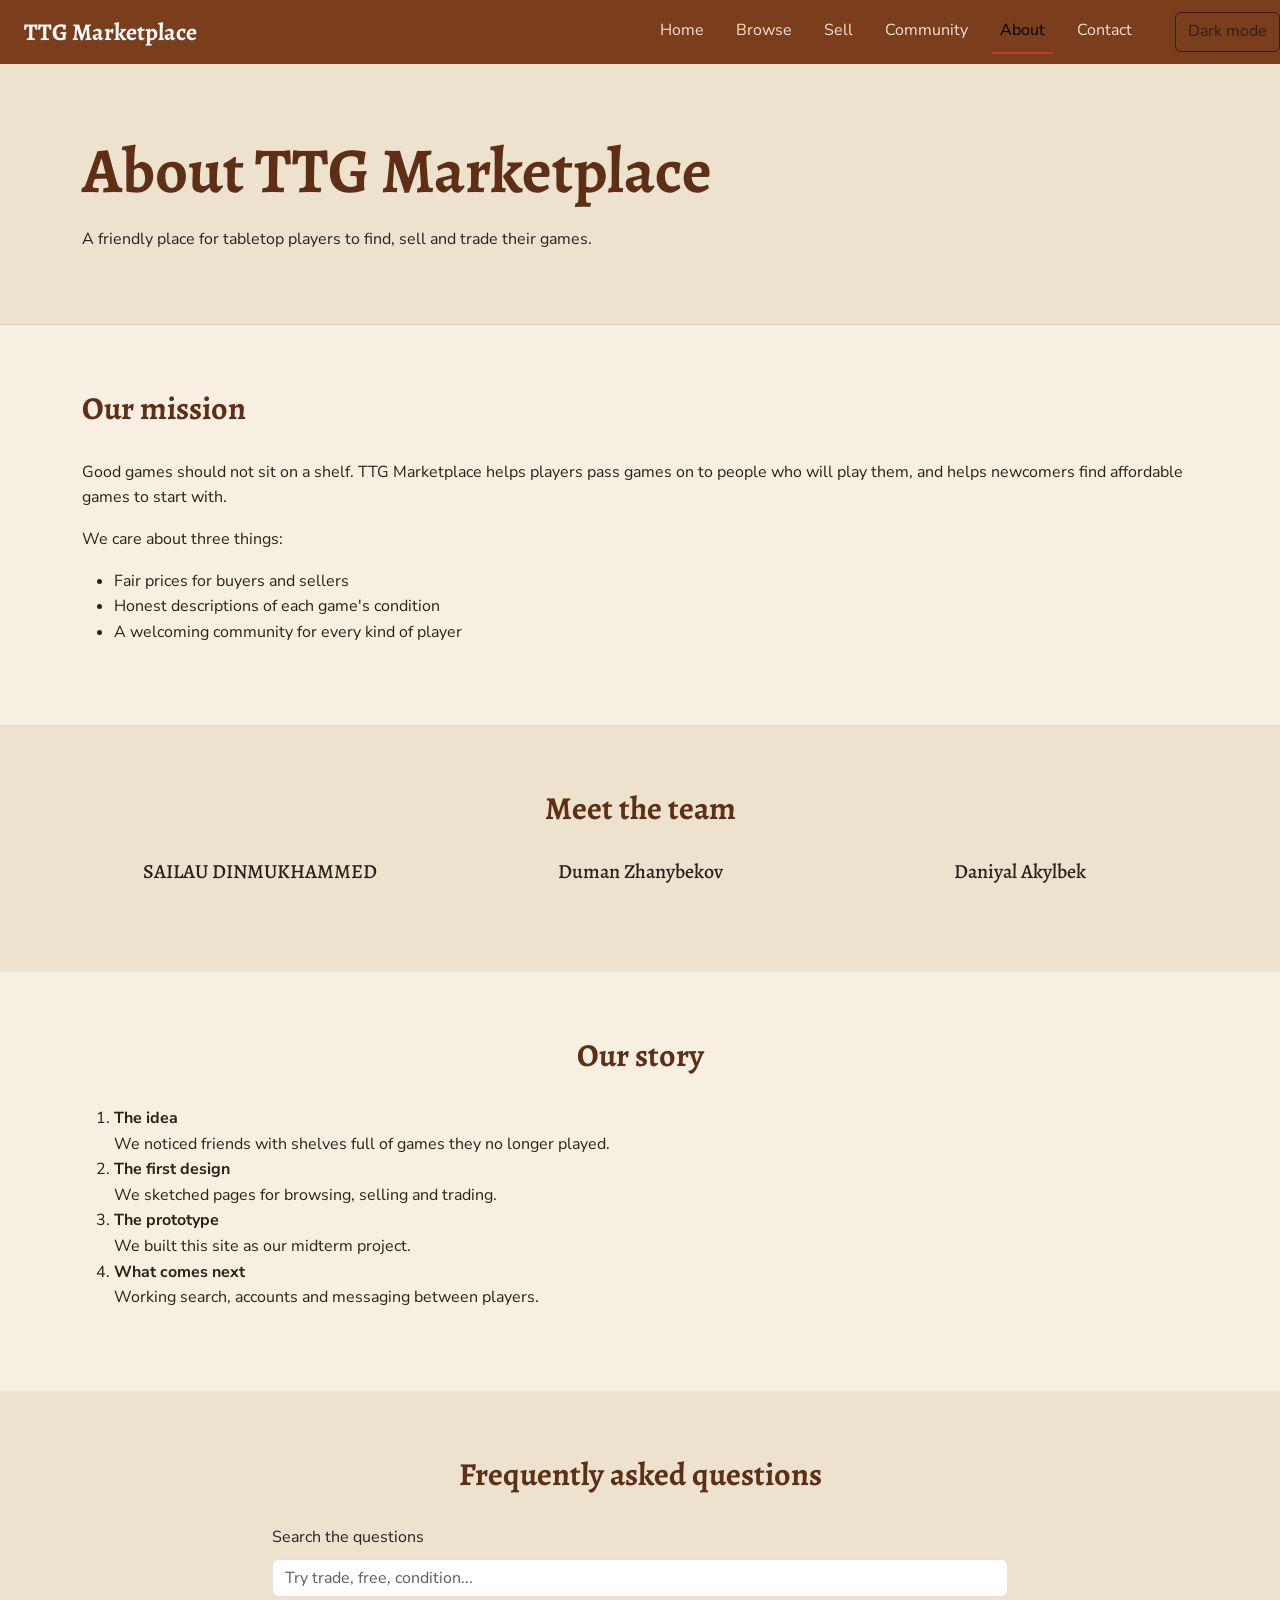
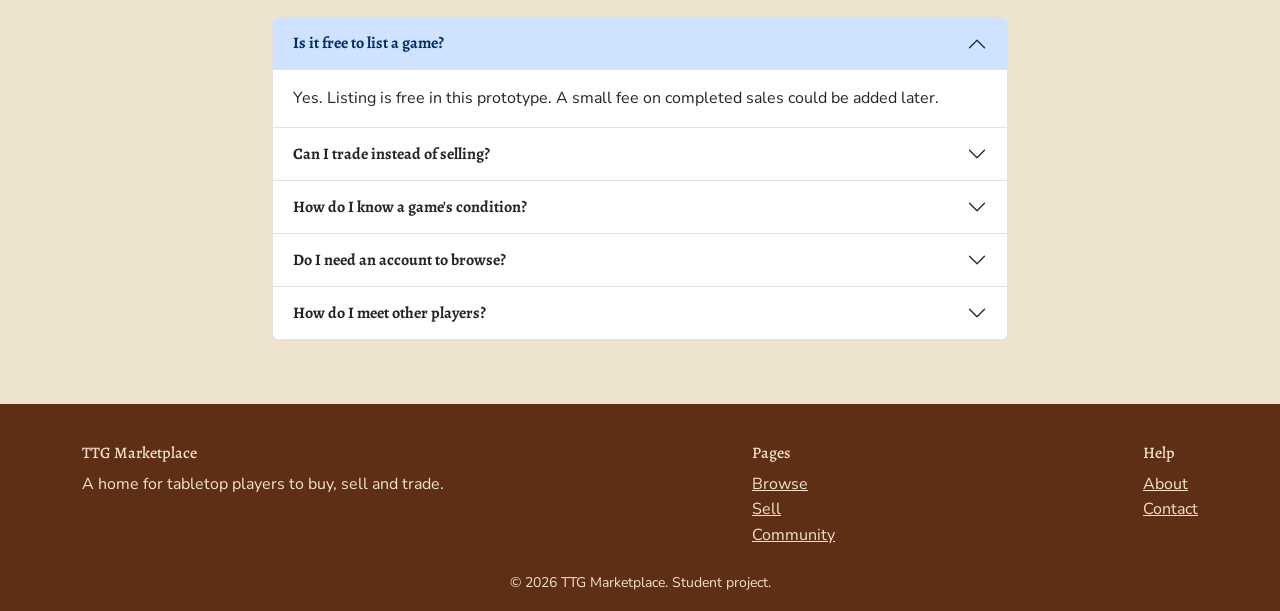
==== commit 6b3f2ef8: "Implemented validation" ====
--- a/About.html
+++ b/About.html
@@ -188,5 +188,6 @@
   <script src="https://code.jquery.com/jquery-3.7.1.min.js"></script>
   <script>window.jQuery || document.write('<script src="js/jquery-3.7.1.min.js"><\/script>')</script>
   <script src="js/jquery-effects.js"></script>
+  <script src="js/theme.js"></script>
 </body>
 </html>
--- a/css/pages.css
+++ b/css/pages.css
@@ -385,3 +385,80 @@
     border-radius: 8px;
     color: var(--primary-dark);
 }
+
+/* ===== Form validation messages (sell.html, contact.html) ===== */
+.error-message {
+  color: #c0392b;
+  font-size: 0.875rem;
+  margin: 4px 0 10px;
+}
+
+.field-invalid {
+  border: 2px solid #c0392b !important;
+}
+
+.success-message {
+  background: #d4edda;
+  color: #1e6b35;
+  border: 1px solid #b6dfc0;
+  border-radius: 6px;
+  padding: 12px 16px;
+  margin-bottom: 16px;
+}
+
+/* ===== Theme toggle button ===== */
+.theme-toggle {
+  border: 1px solid currentColor;
+  background: transparent;
+  color: inherit;
+  border-radius: 6px;
+  padding: 6px 12px;
+  margin-left: 12px;
+  cursor: pointer;
+}
+
+/* ===== Dark theme ===== */
+body.dark-theme {
+  background: #181a1b;
+  color: #e6e6e6;
+}
+
+body.dark-theme header,
+body.dark-theme nav,
+body.dark-theme footer {
+  background: #101213;
+  color: #e6e6e6;
+}
+
+body.dark-theme a {
+  color: #8ab4f8;
+}
+
+body.dark-theme section,
+body.dark-theme article,
+body.dark-theme form,
+body.dark-theme details,
+body.dark-theme table,
+body.dark-theme [class*="card"] {
+  background-color: #23272a;
+  color: #e6e6e6;
+  border-color: #3a3f42;
+}
+
+body.dark-theme input,
+body.dark-theme select,
+body.dark-theme textarea {
+  background: #181a1b;
+  color: #e6e6e6;
+  border: 1px solid #555;
+}
+
+body.dark-theme .success-message {
+  background: #1e3a28;
+  color: #a8e6bb;
+  border-color: #2f5a3d;
+}
+
+body.dark-theme .error-message {
+  color: #ff8a80;
+}
